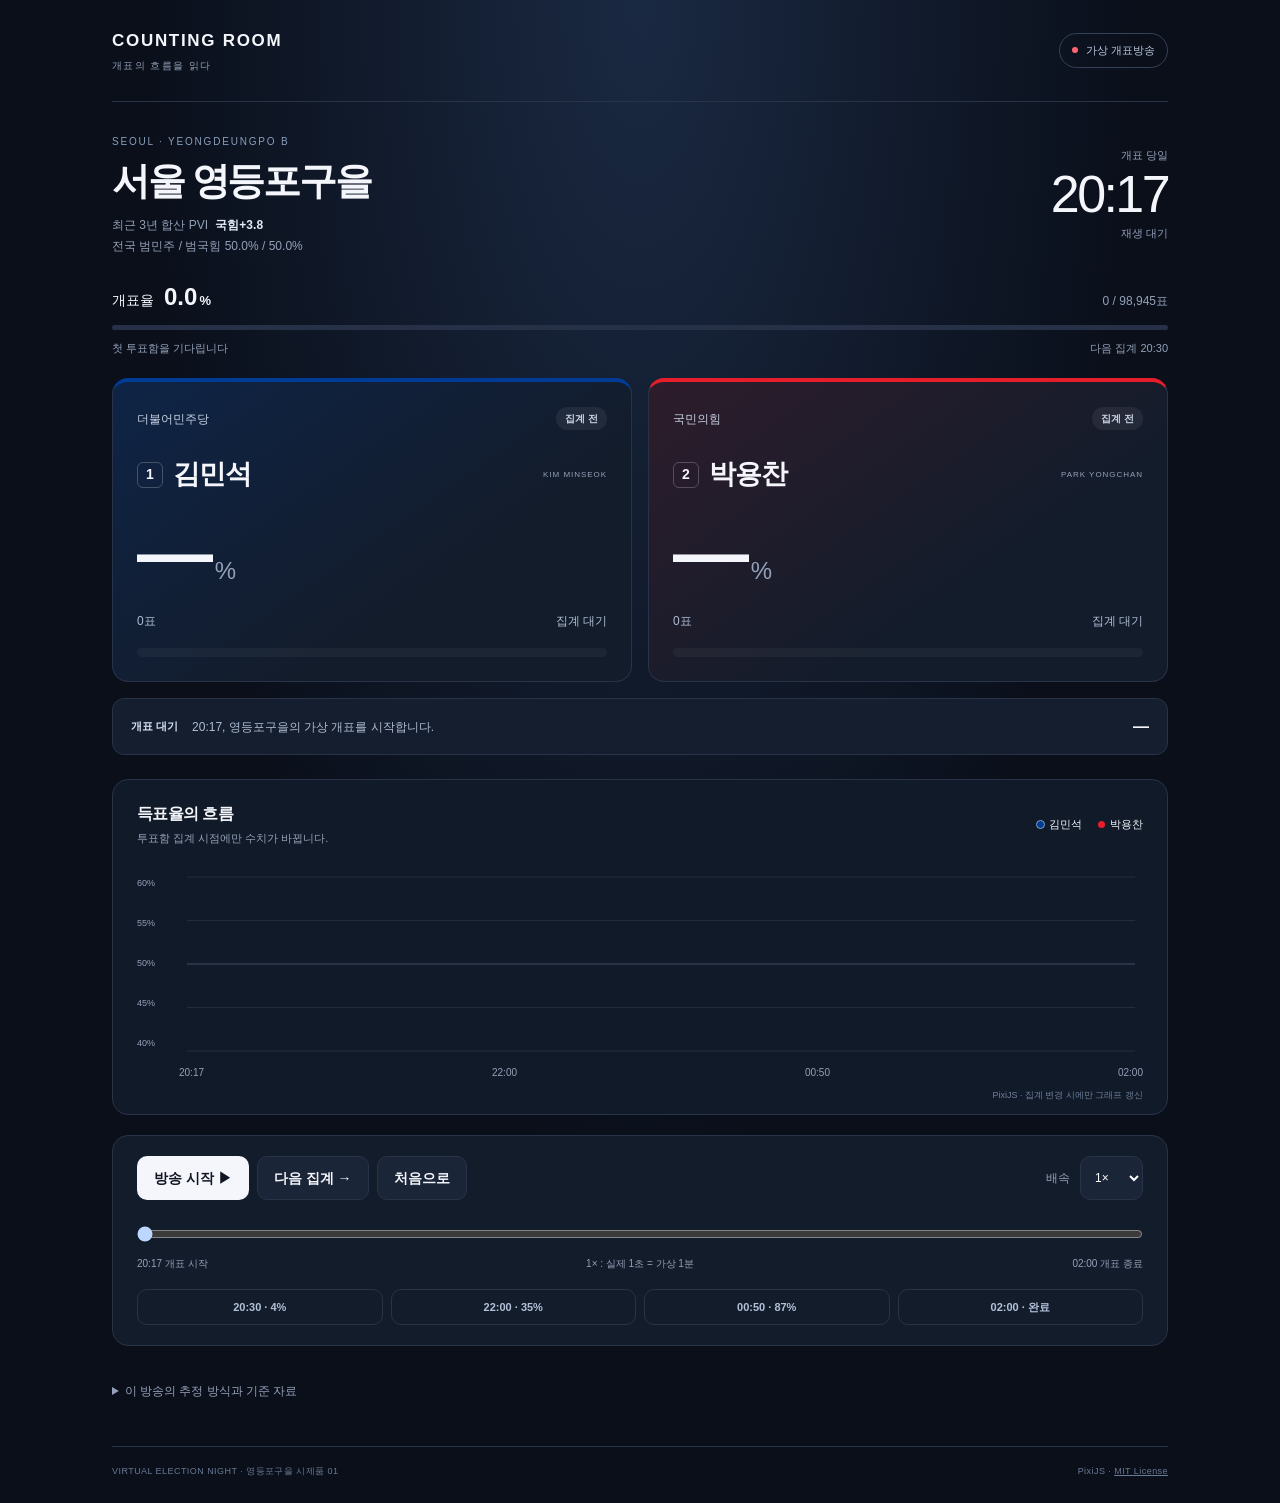
==== broadcast/index.html @ 59136686 "Add files via upload" ====
<!doctype html>
<html lang="ko"><head><meta charset="utf-8"><meta name="viewport" content="width=device-width,initial-scale=1"><meta name="theme-color" content="#101522"><title>영등포을 · 가상 개표방송</title><link rel="stylesheet" href="style.css"></head>
<body><main class="shell">
<header class="masthead"><a class="brand" href="#">COUNTING ROOM<span>개표의 흐름을 읽다</span></a><div class="broadcast-badge"><i></i>가상 개표방송</div></header>
<section class="intro"><div><div class="eyebrow">SEOUL · YEONGDEUNGPO B</div><h1>서울 영등포구을</h1><p>최근 3년 합산 PVI <b>국힘+3.8</b><span>전국 범민주 / 범국힘 50.0% / 50.0%</span></p></div><div class="clock"><span id="day">개표 당일</span><strong id="clock">20:17</strong><small id="clockStatus">재생 대기</small></div></section>
<section class="count-progress" aria-label="개표 진행"><div><span>개표율</span><strong id="countPct">0.0<small>%</small></strong><span id="counted">0 / 98,945표</span></div><div class="progress-track"><i id="progressFill"></i></div><div class="progress-meta"><span id="lastBatch">첫 투표함을 기다립니다</span><span id="nextBatch">다음 집계 20:30</span></div></section>
<section class="candidates" aria-label="후보별 가상 개표 결과">
<article class="candidate dem" id="demCard"><div class="candidate-top"><span>더불어민주당</span><b id="demRank">집계 전</b></div><div class="candidate-name"><span class="ballot">1</span><h2>김민석</h2><span class="name-en">KIM MINSEOK</span></div><div class="vote-main"><strong id="demPct">—</strong><span>%</span></div><div class="vote-line"><span id="demVotes">0표</span><span id="demChange">집계 대기</span></div><div class="candidate-track"><i id="demBar"></i></div></article>
<article class="candidate ppp" id="pppCard"><div class="candidate-top"><span>국민의힘</span><b id="pppRank">집계 전</b></div><div class="candidate-name"><span class="ballot">2</span><h2>박용찬</h2><span class="name-en">PARK YONGCHAN</span></div><div class="vote-main"><strong id="pppPct">—</strong><span>%</span></div><div class="vote-line"><span id="pppVotes">0표</span><span id="pppChange">집계 대기</span></div><div class="candidate-track"><i id="pppBar"></i></div></article>
</section>
<div class="newsline" role="status"><b id="newsTag">개표 대기</b><span id="news">20:17, 영등포구을의 가상 개표를 시작합니다.</span><strong id="gap">—</strong></div>
<section class="chart-panel"><div class="chart-heading"><div><h2>득표율의 흐름</h2><p>투표함 집계 시점에만 수치가 바뀝니다.</p></div><div class="legend"><span class="blue">김민석</span><span class="red">박용찬</span></div></div><div class="chart-wrap"><div class="y-labels"><span>60%</span><span>55%</span><span>50%</span><span>45%</span><span>40%</span></div><div id="trend" aria-label="후보별 누적 득표율 추이 그래프" role="img"></div></div><div class="x-labels"><span>20:17</span><span>22:00</span><span>00:50</span><span>02:00</span></div><p id="rendererStatus" class="renderer-status">그래픽 준비 중</p></section>
<section class="playback" aria-label="방송 재생 제어"><div class="playback-top"><button class="primary" id="play">방송 시작 ▶</button><button id="next">다음 집계 →</button><button id="reset">처음으로</button><label>배속<select id="speed"><option value="1">1×</option><option value="2">2×</option><option value="4">4×</option><option value="10">10×</option></select></label></div><input id="scrub" aria-label="가상 개표 시간" type="range" min="0" max="343" step="1" value="0"><div class="playback-meta"><span>20:17 개표 시작</span><span>1× : 실제 1초 = 가상 1분</span><span>02:00 개표 종료</span></div><div class="jump-buttons" aria-label="기준 시각으로 이동"><button data-minute="13">20:30 · 4%</button><button data-minute="103">22:00 · 35%</button><button data-minute="273">00:50 · 87%</button><button data-minute="343">02:00 · 완료</button></div></section>
<details class="method"><summary>이 방송의 추정 방식과 기준 자료</summary><div class="method-body"><strong>실제 방송 기록을 참고한 가상 시나리오입니다.</strong><p>2024년 후보명을 사용합니다. 최종 결과는 전국 양 진영 50:50, 합산 PVI 국힘+3.8을 적용한 민주 46.2% / 국힘 53.8%입니다. 실제 선거 결과나 현재 후보 등록 현황을 뜻하지 않습니다.</p><div class="table-scroll"><table><thead><tr><th>시각</th><th>개표율</th><th>사용자가 확인한 과거 수치</th><th>가상 방송 기준</th></tr></thead><tbody><tr><td>20:30경</td><td>4%</td><td>박용찬 50.4%</td><td>박용찬 54.4%</td></tr><tr><td>22:00경</td><td>35%</td><td>김민석 54.7%</td><td>김민석 50.7%</td></tr><tr><td>00:50경</td><td>87%</td><td>박용찬 50.4%</td><td>박용찬 54.4%</td></tr><tr><td>02:00경</td><td>100%</td><td>김민석 50.2%</td><td>김민석 46.2%</td></tr></tbody></table></div><p>관측값은 사용자가 제공한 근사치입니다. 과거 최종 민주 50.2%와 이번 목표 46.2%의 차이인 −4.0%p를 각 관측점에 적용했습니다. 과거의 기타 후보 득표는 별도로 복원하지 않고 양자 구도로 단순화했습니다.</p><p>중간 집계는 실제 자료가 아닌 누적표 보간 추정입니다. 집계 간격은 기준 시각에 맞춘 13~16분이며, 그 사이에는 개표율과 득표수를 유지합니다. 총 98,945표는 기존 2024 지역구 자료의 규모를 차용한 가상 유효표수입니다. 표 수는 정수로 계산하며 반올림으로 미세한 오차가 생길 수 있습니다.</p><p>‘당선 확정’은 이 시나리오에서 남은 모든 표를 2위 후보에게 주어도 역전할 수 없을 때만 표시합니다. 다른 탭으로 이동하면 자동 일시정지됩니다.</p></div></details>
<footer>VIRTUAL ELECTION NIGHT · 영등포구을 시제품 01 <span>PixiJS · <a href="vendor/PIXI-LICENSE.txt">MIT License</a></span></footer>
</main><script src="vendor/pixi-8.22.0.min.js"></script><script src="model.js"></script><script src="app.js"></script></body></html>
---- broadcast/style.css ----
:root{color-scheme:dark;--bg:#0a0f1a;--panel:#131c2b;--text:#f4f6fb;--muted:#94a1b8;--line:#283347;--blue:#003b96;--red:#e61e2b}*{box-sizing:border-box}body{margin:0;background:radial-gradient(ellipse at 50% 0,#1a2942 0,transparent 55%),var(--bg);color:var(--text);font:14px/1.5 -apple-system,BlinkMacSystemFont,"Segoe UI","맑은 고딕",sans-serif}button,input,select{font:inherit}button,select{cursor:pointer}button:focus-visible,input:focus-visible,select:focus-visible,a:focus-visible,summary:focus-visible{outline:3px solid #88bcff;outline-offset:4px}button{border:1px solid var(--line);border-radius:10px;background:#1a2538;color:var(--text);min-height:44px;padding:10px 16px;font-weight:600}button:hover{background:#25334b}button:disabled{opacity:.4;cursor:default}button.primary{background:#f4f6fb;color:#101522;border-color:transparent}a{color:inherit}.shell{max-width:1120px;margin:auto;padding:28px 32px 24px}.masthead{display:flex;justify-content:space-between;align-items:center;padding-bottom:28px;border-bottom:1px solid var(--line);gap:16px}.brand{text-decoration:none;font-size:17px;font-weight:800;letter-spacing:.1em}.brand span{display:block;color:var(--muted);font-size:10px;letter-spacing:.14em;margin-top:4px;font-weight:400}.broadcast-badge{display:flex;align-items:center;gap:8px;color:#bac8df;font-size:11px;border:1px solid #344158;border-radius:999px;padding:8px 12px;white-space:nowrap}.broadcast-badge i{width:6px;height:6px;background:#ff6570;border-radius:50%}.intro{display:flex;justify-content:space-between;align-items:center;gap:20px;padding:32px 0 24px}.eyebrow{font-size:10px;letter-spacing:.18em;color:#8a9fbd}h1{font-size:38px;letter-spacing:-.06em;line-height:1.3;margin:8px 0 10px}.intro p{font-size:12px;color:var(--muted);margin:0}.intro p b{color:#e2e9f7;margin-left:4px}.intro p span{display:block;margin-top:3px}.clock{text-align:right;min-width:150px}.clock span,.clock small{display:block;font-size:11px;color:var(--muted)}.clock strong{font-size:52px;line-height:1.2;font-weight:300;letter-spacing:-.05em;font-variant-numeric:tabular-nums}.count-progress{margin-bottom:22px}.count-progress>div:first-child{display:flex;align-items:baseline;gap:10px}.count-progress strong{font-size:24px;font-variant-numeric:tabular-nums}.count-progress small{font-size:13px;margin-left:2px}.count-progress #counted{margin-left:auto;color:var(--muted);font-size:12px;font-variant-numeric:tabular-nums}.progress-track{height:5px;background:#263148;border-radius:6px;overflow:hidden;margin:10px 0}.progress-track i{display:block;height:100%;width:0;background:#d3e5ff;transition:width .4s ease}.progress-meta{display:flex;justify-content:space-between;gap:8px;font-size:11px;color:var(--muted)}.candidates{display:grid;grid-template-columns:1fr 1fr;gap:16px}.candidate{padding:24px;border:1px solid var(--line);border-top:4px solid var(--party);border-radius:16px;background:linear-gradient(145deg,var(--tint),transparent 65%),var(--panel);position:relative;overflow:hidden;transition:border-color .25s}.candidate.dem{--party:#003b96;--tint:#003b9640}.candidate.ppp{--party:#e61e2b;--tint:#e61e2b20}.candidate.leading{border-left-color:var(--party);border-right-color:var(--party);border-bottom-color:var(--party)}.candidate-top{display:flex;align-items:center;justify-content:space-between;font-size:12px;min-height:25px;color:#c7d2e3}.candidate-top b{font-size:10px;padding:4px 9px;border-radius:99px;background:#ffffff10;color:#c8d4e5}.candidate.leading .candidate-top b{background:var(--party);color:white}.candidate-name{display:flex;align-items:center;gap:10px;margin-top:23px}.ballot{font-size:14px;font-weight:700;width:26px;height:26px;border:1px solid #ffffff38;border-radius:6px;display:grid;place-items:center}h2{margin:0;font-size:27px;font-weight:650;letter-spacing:-.04em}.name-en{margin-left:auto;align-self:center;font-size:8px;letter-spacing:.12em;color:var(--muted)}.vote-main{display:flex;align-items:baseline;gap:6px;margin-top:12px;line-height:1.2}.vote-main strong{font-size:76px;letter-spacing:-.055em;font-variant-numeric:tabular-nums;font-weight:650}.vote-main>span{font-size:24px;color:var(--muted)}.vote-line{display:flex;justify-content:space-between;gap:8px;color:#aebdd3;font-size:12px;margin-top:14px;font-variant-numeric:tabular-nums}.candidate-track{height:9px;background:#ffffff0a;border-radius:5px;margin-top:18px;overflow:hidden}.candidate-track i{display:block;height:100%;width:100%;transform:scaleX(0);transform-origin:left;background:var(--party);transition:transform .4s ease}.newsline{display:flex;align-items:center;gap:14px;margin:16px 0 24px;border:1px solid var(--line);border-radius:12px;background:#141e2e;padding:14px 18px;min-height:57px}.newsline b{font-size:11px;white-space:nowrap;color:#d7e4fa}.newsline>span{font-size:12px;color:#aebdd3}.newsline strong{margin-left:auto;white-space:nowrap;font-size:16px;font-variant-numeric:tabular-nums}.chart-panel{background:#111a28;border:1px solid var(--line);border-radius:16px;padding:22px 24px 12px}.chart-heading{display:flex;align-items:center;justify-content:space-between;gap:12px}.chart-heading h2{font-size:16px}.chart-heading p{font-size:11px;color:var(--muted);margin:4px 0 0}.legend{display:flex;gap:16px;font-size:11px;white-space:nowrap}.legend span:before{content:"";display:inline-block;width:7px;height:7px;border-radius:50%;margin-right:5px}.legend .blue:before{background:#003b96;outline:1px solid #88a6d3}.legend .red:before{background:#e61e2b}.chart-wrap{display:flex;height:190px;margin-top:22px;gap:12px}.y-labels{display:flex;flex-direction:column;justify-content:space-between;width:30px;flex-shrink:0;font-size:9px;color:var(--muted);padding:8px 0}.chart-wrap #trend{position:relative;flex:1;min-width:0;overflow:hidden}.chart-wrap canvas{display:block;width:100%;height:100%}.x-labels{display:flex;justify-content:space-between;padding-left:42px;font-size:10px;color:var(--muted);margin-top:6px}.renderer-status{font-size:9px;color:#6f809b;margin:9px 0 0;text-align:right}.playback{margin-top:20px;border-radius:16px;border:1px solid var(--line);padding:20px 24px;background:#131c2b}.playback-top{display:flex;gap:8px;align-items:center}.playback-top label{margin-left:auto;display:flex;gap:10px;align-items:center;color:var(--muted);font-size:12px}.playback-top select{background:#1a2538;color:white;border:1px solid var(--line);padding:10px;border-radius:10px;min-height:44px}.playback>input{width:100%;accent-color:#bcd7ff;margin:22px 0 10px;min-height:24px;cursor:pointer}.playback-meta{display:flex;justify-content:space-between;gap:8px;font-size:10px;color:var(--muted)}.jump-buttons{display:flex;flex-wrap:wrap;gap:8px;margin-top:18px}.jump-buttons button{flex:1;padding:8px;font-size:11px;background:transparent;color:#b2c1d9;min-height:36px;white-space:nowrap}.method{margin-top:22px;color:var(--muted);font-size:12px}.method summary{cursor:pointer;padding:14px 0}.method-body{border-top:1px solid var(--line);padding-top:14px;line-height:1.9}.method-body strong{color:#dce6f8}.table-scroll{overflow:auto}table{border-collapse:collapse;width:100%;font-size:11px;white-space:nowrap}td,th{padding:10px;border-bottom:1px solid var(--line);text-align:left}th{color:#dce6f8}footer{display:flex;justify-content:space-between;gap:12px;font-size:9px;color:#687a96;margin-top:32px;border-top:1px solid var(--line);padding-top:18px;letter-spacing:.05em}
@media(max-width:650px){.shell{padding:20px 14px}.masthead{padding-bottom:20px}.brand{font-size:13px}.brand span{font-size:8px}.broadcast-badge{font-size:9px;padding:7px 9px}.intro{padding:24px 0 20px;gap:10px}h1{font-size:27px}.eyebrow{font-size:8px}.intro p{font-size:10px}.clock{min-width:88px}.clock strong{font-size:36px}.clock span,.clock small{font-size:9px}.candidates{gap:10px}.candidate{padding:16px 12px;border-radius:12px}.candidate-top{font-size:10px;gap:3px}.candidate-top b{font-size:9px;padding:3px 5px}.candidate-name{gap:7px;margin-top:18px}.candidate-name h2{font-size:23px}.ballot{width:21px;height:23px;font-size:12px}.name-en{display:none}.vote-main strong{font-size:clamp(40px,11vw,65px)}.vote-main>span{font-size:17px}.vote-line{font-size:10px;flex-wrap:wrap}.newsline{gap:8px;padding:12px;flex-wrap:wrap}.newsline>span{flex:1;min-width:150px;font-size:11px}.newsline strong{font-size:13px}.chart-panel{padding:18px 14px 10px}.chart-heading h2{font-size:14px}.chart-heading p{font-size:10px}.legend{gap:10px;font-size:10px}.chart-wrap{height:150px}.playback{padding:16px 12px}.playback-top{flex-wrap:wrap}.playback-top button{font-size:11px;padding:9px 11px}.playback-top label{font-size:10px;gap:4px}.playback-top select{padding:7px}.playback-meta{font-size:9px}.playback-meta span:nth-child(2){display:none}.jump-buttons{gap:5px}.jump-buttons button{font-size:10px}.count-progress #counted{font-size:10px}.progress-meta{font-size:10px}footer{flex-wrap:wrap;font-size:8px}}
@media(prefers-reduced-motion:reduce){*,*:before,*:after{transition:none!important;scroll-behavior:auto!important}}
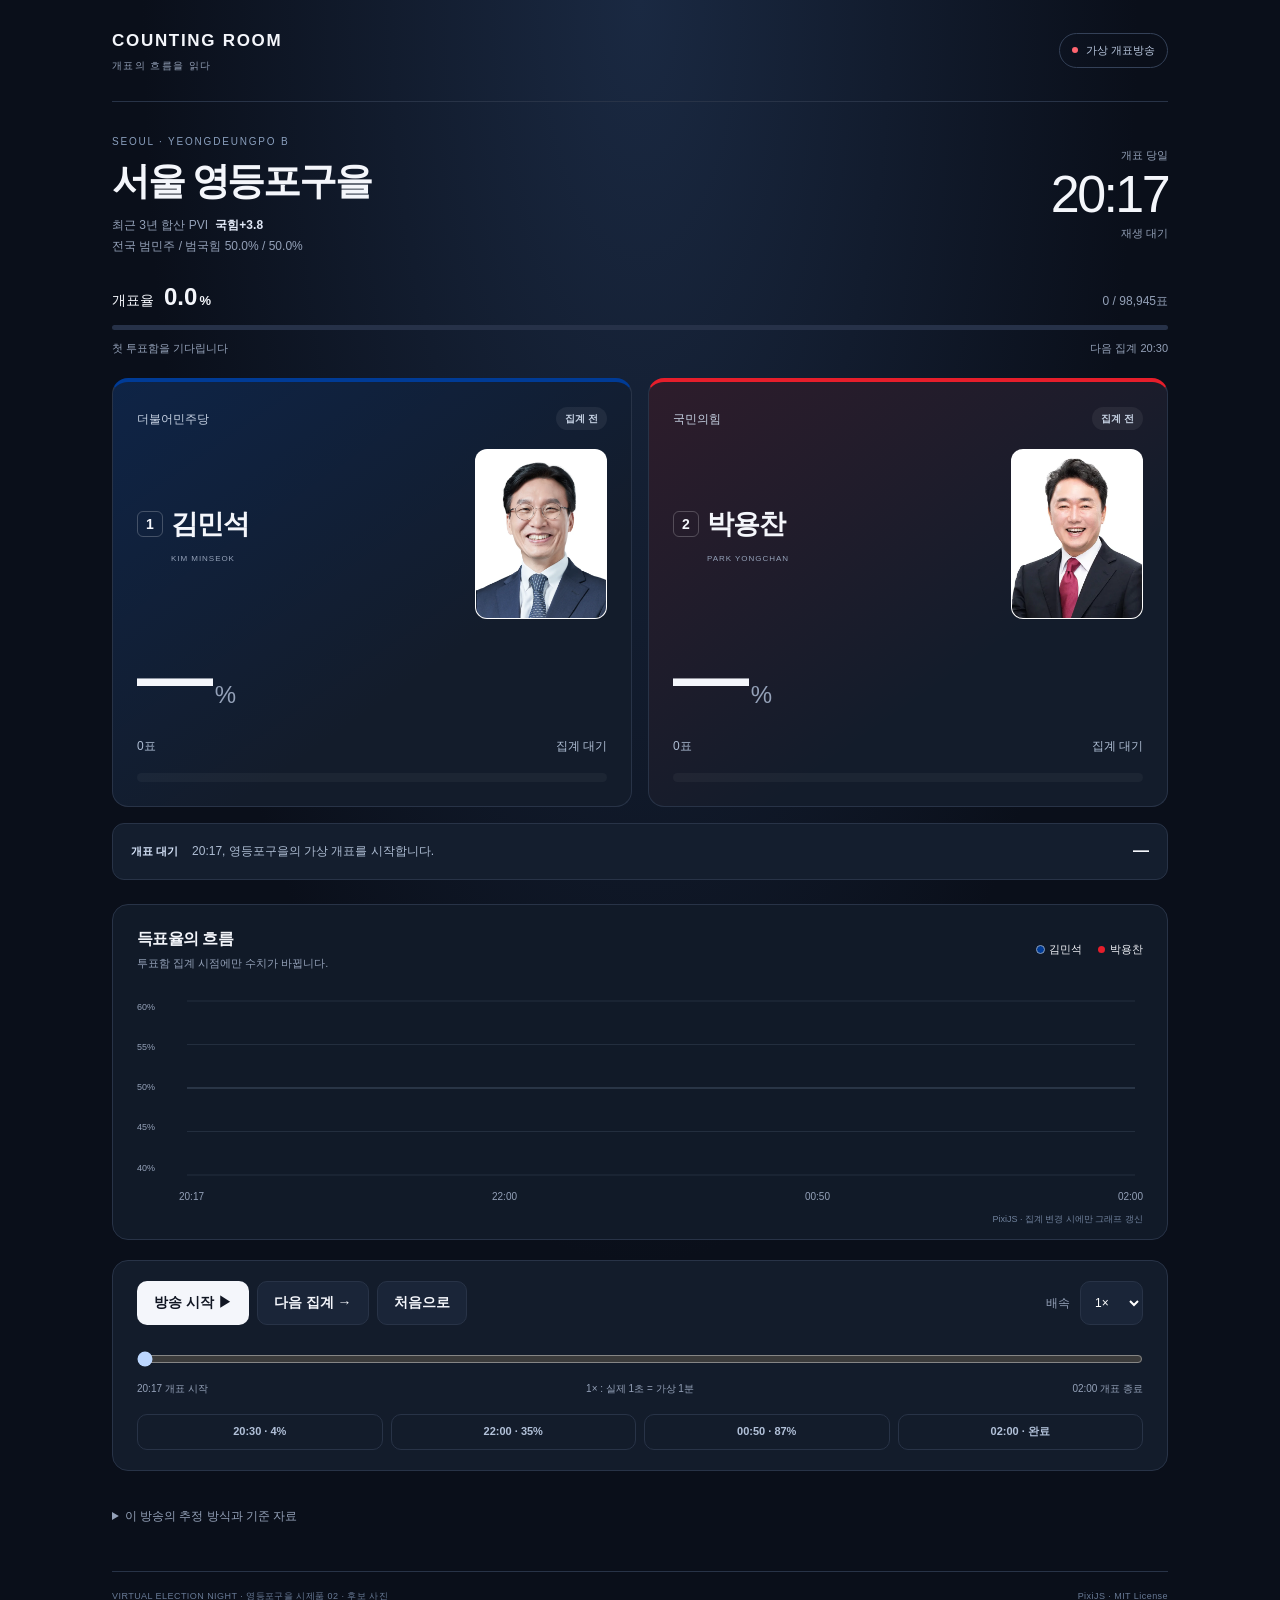
==== commit ea62477a: "Add files via upload" ====
--- a/broadcast/index.html
+++ b/broadcast/index.html
@@ -1,16 +1,16 @@
-<!doctype html>
-<html lang="ko"><head><meta charset="utf-8"><meta name="viewport" content="width=device-width,initial-scale=1"><meta name="theme-color" content="#101522"><title>영등포을 · 가상 개표방송</title><link rel="stylesheet" href="style.css"></head>
-<body><main class="shell">
-<header class="masthead"><a class="brand" href="#">COUNTING ROOM<span>개표의 흐름을 읽다</span></a><div class="broadcast-badge"><i></i>가상 개표방송</div></header>
-<section class="intro"><div><div class="eyebrow">SEOUL · YEONGDEUNGPO B</div><h1>서울 영등포구을</h1><p>최근 3년 합산 PVI <b>국힘+3.8</b><span>전국 범민주 / 범국힘 50.0% / 50.0%</span></p></div><div class="clock"><span id="day">개표 당일</span><strong id="clock">20:17</strong><small id="clockStatus">재생 대기</small></div></section>
-<section class="count-progress" aria-label="개표 진행"><div><span>개표율</span><strong id="countPct">0.0<small>%</small></strong><span id="counted">0 / 98,945표</span></div><div class="progress-track"><i id="progressFill"></i></div><div class="progress-meta"><span id="lastBatch">첫 투표함을 기다립니다</span><span id="nextBatch">다음 집계 20:30</span></div></section>
-<section class="candidates" aria-label="후보별 가상 개표 결과">
-<article class="candidate dem" id="demCard"><div class="candidate-top"><span>더불어민주당</span><b id="demRank">집계 전</b></div><div class="candidate-name"><span class="ballot">1</span><h2>김민석</h2><span class="name-en">KIM MINSEOK</span></div><div class="vote-main"><strong id="demPct">—</strong><span>%</span></div><div class="vote-line"><span id="demVotes">0표</span><span id="demChange">집계 대기</span></div><div class="candidate-track"><i id="demBar"></i></div></article>
-<article class="candidate ppp" id="pppCard"><div class="candidate-top"><span>국민의힘</span><b id="pppRank">집계 전</b></div><div class="candidate-name"><span class="ballot">2</span><h2>박용찬</h2><span class="name-en">PARK YONGCHAN</span></div><div class="vote-main"><strong id="pppPct">—</strong><span>%</span></div><div class="vote-line"><span id="pppVotes">0표</span><span id="pppChange">집계 대기</span></div><div class="candidate-track"><i id="pppBar"></i></div></article>
-</section>
-<div class="newsline" role="status"><b id="newsTag">개표 대기</b><span id="news">20:17, 영등포구을의 가상 개표를 시작합니다.</span><strong id="gap">—</strong></div>
-<section class="chart-panel"><div class="chart-heading"><div><h2>득표율의 흐름</h2><p>투표함 집계 시점에만 수치가 바뀝니다.</p></div><div class="legend"><span class="blue">김민석</span><span class="red">박용찬</span></div></div><div class="chart-wrap"><div class="y-labels"><span>60%</span><span>55%</span><span>50%</span><span>45%</span><span>40%</span></div><div id="trend" aria-label="후보별 누적 득표율 추이 그래프" role="img"></div></div><div class="x-labels"><span>20:17</span><span>22:00</span><span>00:50</span><span>02:00</span></div><p id="rendererStatus" class="renderer-status">그래픽 준비 중</p></section>
-<section class="playback" aria-label="방송 재생 제어"><div class="playback-top"><button class="primary" id="play">방송 시작 ▶</button><button id="next">다음 집계 →</button><button id="reset">처음으로</button><label>배속<select id="speed"><option value="1">1×</option><option value="2">2×</option><option value="4">4×</option><option value="10">10×</option></select></label></div><input id="scrub" aria-label="가상 개표 시간" type="range" min="0" max="343" step="1" value="0"><div class="playback-meta"><span>20:17 개표 시작</span><span>1× : 실제 1초 = 가상 1분</span><span>02:00 개표 종료</span></div><div class="jump-buttons" aria-label="기준 시각으로 이동"><button data-minute="13">20:30 · 4%</button><button data-minute="103">22:00 · 35%</button><button data-minute="273">00:50 · 87%</button><button data-minute="343">02:00 · 완료</button></div></section>
-<details class="method"><summary>이 방송의 추정 방식과 기준 자료</summary><div class="method-body"><strong>실제 방송 기록을 참고한 가상 시나리오입니다.</strong><p>2024년 후보명을 사용합니다. 최종 결과는 전국 양 진영 50:50, 합산 PVI 국힘+3.8을 적용한 민주 46.2% / 국힘 53.8%입니다. 실제 선거 결과나 현재 후보 등록 현황을 뜻하지 않습니다.</p><div class="table-scroll"><table><thead><tr><th>시각</th><th>개표율</th><th>사용자가 확인한 과거 수치</th><th>가상 방송 기준</th></tr></thead><tbody><tr><td>20:30경</td><td>4%</td><td>박용찬 50.4%</td><td>박용찬 54.4%</td></tr><tr><td>22:00경</td><td>35%</td><td>김민석 54.7%</td><td>김민석 50.7%</td></tr><tr><td>00:50경</td><td>87%</td><td>박용찬 50.4%</td><td>박용찬 54.4%</td></tr><tr><td>02:00경</td><td>100%</td><td>김민석 50.2%</td><td>김민석 46.2%</td></tr></tbody></table></div><p>관측값은 사용자가 제공한 근사치입니다. 과거 최종 민주 50.2%와 이번 목표 46.2%의 차이인 −4.0%p를 각 관측점에 적용했습니다. 과거의 기타 후보 득표는 별도로 복원하지 않고 양자 구도로 단순화했습니다.</p><p>중간 집계는 실제 자료가 아닌 누적표 보간 추정입니다. 집계 간격은 기준 시각에 맞춘 13~16분이며, 그 사이에는 개표율과 득표수를 유지합니다. 총 98,945표는 기존 2024 지역구 자료의 규모를 차용한 가상 유효표수입니다. 표 수는 정수로 계산하며 반올림으로 미세한 오차가 생길 수 있습니다.</p><p>‘당선 확정’은 이 시나리오에서 남은 모든 표를 2위 후보에게 주어도 역전할 수 없을 때만 표시합니다. 다른 탭으로 이동하면 자동 일시정지됩니다.</p></div></details>
-<footer>VIRTUAL ELECTION NIGHT · 영등포구을 시제품 01 <span>PixiJS · <a href="vendor/PIXI-LICENSE.txt">MIT License</a></span></footer>
-</main><script src="vendor/pixi-8.22.0.min.js"></script><script src="model.js"></script><script src="app.js"></script></body></html>
+<!doctype html>
+<html lang="ko"><head><meta charset="utf-8"><meta name="viewport" content="width=device-width,initial-scale=1"><meta name="theme-color" content="#101522"><title>영등포을 · 가상 개표방송</title><link rel="stylesheet" href="style.css"></head>
+<body><main class="shell">
+<header class="masthead"><a class="brand" href="#">COUNTING ROOM<span>개표의 흐름을 읽다</span></a><div class="broadcast-badge"><i></i>가상 개표방송</div></header>
+<section class="intro"><div><div class="eyebrow">SEOUL · YEONGDEUNGPO B</div><h1>서울 영등포구을</h1><p>최근 3년 합산 PVI <b>국힘+3.8</b><span>전국 범민주 / 범국힘 50.0% / 50.0%</span></p></div><div class="clock"><span id="day">개표 당일</span><strong id="clock">20:17</strong><small id="clockStatus">재생 대기</small></div></section>
+<section class="count-progress" aria-label="개표 진행"><div><span>개표율</span><strong id="countPct">0.0<small>%</small></strong><span id="counted">0 / 98,945표</span></div><div class="progress-track"><i id="progressFill"></i></div><div class="progress-meta"><span id="lastBatch">첫 투표함을 기다립니다</span><span id="nextBatch">다음 집계 20:30</span></div></section>
+<section class="candidates" aria-label="후보별 가상 개표 결과">
+<article class="candidate dem" id="demCard"><div class="candidate-top"><span>더불어민주당</span><b id="demRank">집계 전</b></div><div class="candidate-identity"><div class="candidate-name"><span class="ballot">1</span><h2>김민석</h2><span class="name-en">KIM MINSEOK</span></div><div class="portrait-frame"><img class="candidate-portrait" src="assets/kim-minseok.png" alt="김민석 후보 사진" width="1000" height="1399" decoding="async"></div></div><div class="vote-main"><strong id="demPct">—</strong><span>%</span></div><div class="vote-line"><span id="demVotes">0표</span><span id="demChange">집계 대기</span></div><div class="candidate-track"><i id="demBar"></i></div></article>
+<article class="candidate ppp" id="pppCard"><div class="candidate-top"><span>국민의힘</span><b id="pppRank">집계 전</b></div><div class="candidate-identity"><div class="candidate-name"><span class="ballot">2</span><h2>박용찬</h2><span class="name-en">PARK YONGCHAN</span></div><div class="portrait-frame"><img class="candidate-portrait" src="assets/park-yongchan.png" alt="박용찬 후보 사진" width="500" height="700" decoding="async"></div></div><div class="vote-main"><strong id="pppPct">—</strong><span>%</span></div><div class="vote-line"><span id="pppVotes">0표</span><span id="pppChange">집계 대기</span></div><div class="candidate-track"><i id="pppBar"></i></div></article>
+</section>
+<div class="newsline" role="status"><b id="newsTag">개표 대기</b><span id="news">20:17, 영등포구을의 가상 개표를 시작합니다.</span><strong id="gap">—</strong></div>
+<section class="chart-panel"><div class="chart-heading"><div><h2>득표율의 흐름</h2><p>투표함 집계 시점에만 수치가 바뀝니다.</p></div><div class="legend"><span class="blue">김민석</span><span class="red">박용찬</span></div></div><div class="chart-wrap"><div class="y-labels"><span>60%</span><span>55%</span><span>50%</span><span>45%</span><span>40%</span></div><div id="trend" aria-label="후보별 누적 득표율 추이 그래프" role="img"></div></div><div class="x-labels"><span>20:17</span><span>22:00</span><span>00:50</span><span>02:00</span></div><p id="rendererStatus" class="renderer-status">그래픽 준비 중</p></section>
+<section class="playback" aria-label="방송 재생 제어"><div class="playback-top"><button class="primary" id="play">방송 시작 ▶</button><button id="next">다음 집계 →</button><button id="reset">처음으로</button><label>배속<select id="speed"><option value="1">1×</option><option value="2">2×</option><option value="4">4×</option><option value="10">10×</option></select></label></div><input id="scrub" aria-label="가상 개표 시간" type="range" min="0" max="343" step="1" value="0"><div class="playback-meta"><span>20:17 개표 시작</span><span>1× : 실제 1초 = 가상 1분</span><span>02:00 개표 종료</span></div><div class="jump-buttons" aria-label="기준 시각으로 이동"><button data-minute="13">20:30 · 4%</button><button data-minute="103">22:00 · 35%</button><button data-minute="273">00:50 · 87%</button><button data-minute="343">02:00 · 완료</button></div></section>
+<details class="method"><summary>이 방송의 추정 방식과 기준 자료</summary><div class="method-body"><strong>실제 방송 기록을 참고한 가상 시나리오입니다.</strong><p>2024년 후보명을 사용합니다. 최종 결과는 전국 양 진영 50:50, 합산 PVI 국힘+3.8을 적용한 민주 46.2% / 국힘 53.8%입니다. 실제 선거 결과나 현재 후보 등록 현황을 뜻하지 않습니다.</p><div class="table-scroll"><table><thead><tr><th>시각</th><th>개표율</th><th>사용자가 확인한 과거 수치</th><th>가상 방송 기준</th></tr></thead><tbody><tr><td>20:30경</td><td>4%</td><td>박용찬 50.4%</td><td>박용찬 54.4%</td></tr><tr><td>22:00경</td><td>35%</td><td>김민석 54.7%</td><td>김민석 50.7%</td></tr><tr><td>00:50경</td><td>87%</td><td>박용찬 50.4%</td><td>박용찬 54.4%</td></tr><tr><td>02:00경</td><td>100%</td><td>김민석 50.2%</td><td>김민석 46.2%</td></tr></tbody></table></div><p>관측값은 사용자가 제공한 근사치입니다. 과거 최종 민주 50.2%와 이번 목표 46.2%의 차이인 −4.0%p를 각 관측점에 적용했습니다. 과거의 기타 후보 득표는 별도로 복원하지 않고 양자 구도로 단순화했습니다.</p><p>중간 집계는 실제 자료가 아닌 누적표 보간 추정입니다. 집계 간격은 기준 시각에 맞춘 13~16분이며, 그 사이에는 개표율과 득표수를 유지합니다. 총 98,945표는 기존 2024 지역구 자료의 규모를 차용한 가상 유효표수입니다. 표 수는 정수로 계산하며 반올림으로 미세한 오차가 생길 수 있습니다.</p><p>‘당선 확정’은 이 시나리오에서 남은 모든 표를 2위 후보에게 주어도 역전할 수 없을 때만 표시합니다. 다른 탭으로 이동하면 자동 일시정지됩니다.</p></div></details>
+<footer>VIRTUAL ELECTION NIGHT · 영등포구을 시제품 02 · 후보 사진 <span>PixiJS · <a href="vendor/PIXI-LICENSE.txt">MIT License</a></span></footer>
+</main><script src="vendor/pixi-8.22.0.min.js"></script><script src="model.js"></script><script src="app.js"></script></body></html>
--- a/broadcast/style.css
+++ b/broadcast/style.css
@@ -1,3 +1,12 @@
 :root{color-scheme:dark;--bg:#0a0f1a;--panel:#131c2b;--text:#f4f6fb;--muted:#94a1b8;--line:#283347;--blue:#003b96;--red:#e61e2b}*{box-sizing:border-box}body{margin:0;background:radial-gradient(ellipse at 50% 0,#1a2942 0,transparent 55%),var(--bg);color:var(--text);font:14px/1.5 -apple-system,BlinkMacSystemFont,"Segoe UI","맑은 고딕",sans-serif}button,input,select{font:inherit}button,select{cursor:pointer}button:focus-visible,input:focus-visible,select:focus-visible,a:focus-visible,summary:focus-visible{outline:3px solid #88bcff;outline-offset:4px}button{border:1px solid var(--line);border-radius:10px;background:#1a2538;color:var(--text);min-height:44px;padding:10px 16px;font-weight:600}button:hover{background:#25334b}button:disabled{opacity:.4;cursor:default}button.primary{background:#f4f6fb;color:#101522;border-color:transparent}a{color:inherit}.shell{max-width:1120px;margin:auto;padding:28px 32px 24px}.masthead{display:flex;justify-content:space-between;align-items:center;padding-bottom:28px;border-bottom:1px solid var(--line);gap:16px}.brand{text-decoration:none;font-size:17px;font-weight:800;letter-spacing:.1em}.brand span{display:block;color:var(--muted);font-size:10px;letter-spacing:.14em;margin-top:4px;font-weight:400}.broadcast-badge{display:flex;align-items:center;gap:8px;color:#bac8df;font-size:11px;border:1px solid #344158;border-radius:999px;padding:8px 12px;white-space:nowrap}.broadcast-badge i{width:6px;height:6px;background:#ff6570;border-radius:50%}.intro{display:flex;justify-content:space-between;align-items:center;gap:20px;padding:32px 0 24px}.eyebrow{font-size:10px;letter-spacing:.18em;color:#8a9fbd}h1{font-size:38px;letter-spacing:-.06em;line-height:1.3;margin:8px 0 10px}.intro p{font-size:12px;color:var(--muted);margin:0}.intro p b{color:#e2e9f7;margin-left:4px}.intro p span{display:block;margin-top:3px}.clock{text-align:right;min-width:150px}.clock span,.clock small{display:block;font-size:11px;color:var(--muted)}.clock strong{font-size:52px;line-height:1.2;font-weight:300;letter-spacing:-.05em;font-variant-numeric:tabular-nums}.count-progress{margin-bottom:22px}.count-progress>div:first-child{display:flex;align-items:baseline;gap:10px}.count-progress strong{font-size:24px;font-variant-numeric:tabular-nums}.count-progress small{font-size:13px;margin-left:2px}.count-progress #counted{margin-left:auto;color:var(--muted);font-size:12px;font-variant-numeric:tabular-nums}.progress-track{height:5px;background:#263148;border-radius:6px;overflow:hidden;margin:10px 0}.progress-track i{display:block;height:100%;width:0;background:#d3e5ff;transition:width .4s ease}.progress-meta{display:flex;justify-content:space-between;gap:8px;font-size:11px;color:var(--muted)}.candidates{display:grid;grid-template-columns:1fr 1fr;gap:16px}.candidate{padding:24px;border:1px solid var(--line);border-top:4px solid var(--party);border-radius:16px;background:linear-gradient(145deg,var(--tint),transparent 65%),var(--panel);position:relative;overflow:hidden;transition:border-color .25s}.candidate.dem{--party:#003b96;--tint:#003b9640}.candidate.ppp{--party:#e61e2b;--tint:#e61e2b20}.candidate.leading{border-left-color:var(--party);border-right-color:var(--party);border-bottom-color:var(--party)}.candidate-top{display:flex;align-items:center;justify-content:space-between;font-size:12px;min-height:25px;color:#c7d2e3}.candidate-top b{font-size:10px;padding:4px 9px;border-radius:99px;background:#ffffff10;color:#c8d4e5}.candidate.leading .candidate-top b{background:var(--party);color:white}.candidate-name{display:flex;align-items:center;gap:10px;margin-top:23px}.ballot{font-size:14px;font-weight:700;width:26px;height:26px;border:1px solid #ffffff38;border-radius:6px;display:grid;place-items:center}h2{margin:0;font-size:27px;font-weight:650;letter-spacing:-.04em}.name-en{margin-left:auto;align-self:center;font-size:8px;letter-spacing:.12em;color:var(--muted)}.vote-main{display:flex;align-items:baseline;gap:6px;margin-top:12px;line-height:1.2}.vote-main strong{font-size:76px;letter-spacing:-.055em;font-variant-numeric:tabular-nums;font-weight:650}.vote-main>span{font-size:24px;color:var(--muted)}.vote-line{display:flex;justify-content:space-between;gap:8px;color:#aebdd3;font-size:12px;margin-top:14px;font-variant-numeric:tabular-nums}.candidate-track{height:9px;background:#ffffff0a;border-radius:5px;margin-top:18px;overflow:hidden}.candidate-track i{display:block;height:100%;width:100%;transform:scaleX(0);transform-origin:left;background:var(--party);transition:transform .4s ease}.newsline{display:flex;align-items:center;gap:14px;margin:16px 0 24px;border:1px solid var(--line);border-radius:12px;background:#141e2e;padding:14px 18px;min-height:57px}.newsline b{font-size:11px;white-space:nowrap;color:#d7e4fa}.newsline>span{font-size:12px;color:#aebdd3}.newsline strong{margin-left:auto;white-space:nowrap;font-size:16px;font-variant-numeric:tabular-nums}.chart-panel{background:#111a28;border:1px solid var(--line);border-radius:16px;padding:22px 24px 12px}.chart-heading{display:flex;align-items:center;justify-content:space-between;gap:12px}.chart-heading h2{font-size:16px}.chart-heading p{font-size:11px;color:var(--muted);margin:4px 0 0}.legend{display:flex;gap:16px;font-size:11px;white-space:nowrap}.legend span:before{content:"";display:inline-block;width:7px;height:7px;border-radius:50%;margin-right:5px}.legend .blue:before{background:#003b96;outline:1px solid #88a6d3}.legend .red:before{background:#e61e2b}.chart-wrap{display:flex;height:190px;margin-top:22px;gap:12px}.y-labels{display:flex;flex-direction:column;justify-content:space-between;width:30px;flex-shrink:0;font-size:9px;color:var(--muted);padding:8px 0}.chart-wrap #trend{position:relative;flex:1;min-width:0;overflow:hidden}.chart-wrap canvas{display:block;width:100%;height:100%}.x-labels{display:flex;justify-content:space-between;padding-left:42px;font-size:10px;color:var(--muted);margin-top:6px}.renderer-status{font-size:9px;color:#6f809b;margin:9px 0 0;text-align:right}.playback{margin-top:20px;border-radius:16px;border:1px solid var(--line);padding:20px 24px;background:#131c2b}.playback-top{display:flex;gap:8px;align-items:center}.playback-top label{margin-left:auto;display:flex;gap:10px;align-items:center;color:var(--muted);font-size:12px}.playback-top select{background:#1a2538;color:white;border:1px solid var(--line);padding:10px;border-radius:10px;min-height:44px}.playback>input{width:100%;accent-color:#bcd7ff;margin:22px 0 10px;min-height:24px;cursor:pointer}.playback-meta{display:flex;justify-content:space-between;gap:8px;font-size:10px;color:var(--muted)}.jump-buttons{display:flex;flex-wrap:wrap;gap:8px;margin-top:18px}.jump-buttons button{flex:1;padding:8px;font-size:11px;background:transparent;color:#b2c1d9;min-height:36px;white-space:nowrap}.method{margin-top:22px;color:var(--muted);font-size:12px}.method summary{cursor:pointer;padding:14px 0}.method-body{border-top:1px solid var(--line);padding-top:14px;line-height:1.9}.method-body strong{color:#dce6f8}.table-scroll{overflow:auto}table{border-collapse:collapse;width:100%;font-size:11px;white-space:nowrap}td,th{padding:10px;border-bottom:1px solid var(--line);text-align:left}th{color:#dce6f8}footer{display:flex;justify-content:space-between;gap:12px;font-size:9px;color:#687a96;margin-top:32px;border-top:1px solid var(--line);padding-top:18px;letter-spacing:.05em}
 @media(max-width:650px){.shell{padding:20px 14px}.masthead{padding-bottom:20px}.brand{font-size:13px}.brand span{font-size:8px}.broadcast-badge{font-size:9px;padding:7px 9px}.intro{padding:24px 0 20px;gap:10px}h1{font-size:27px}.eyebrow{font-size:8px}.intro p{font-size:10px}.clock{min-width:88px}.clock strong{font-size:36px}.clock span,.clock small{font-size:9px}.candidates{gap:10px}.candidate{padding:16px 12px;border-radius:12px}.candidate-top{font-size:10px;gap:3px}.candidate-top b{font-size:9px;padding:3px 5px}.candidate-name{gap:7px;margin-top:18px}.candidate-name h2{font-size:23px}.ballot{width:21px;height:23px;font-size:12px}.name-en{display:none}.vote-main strong{font-size:clamp(40px,11vw,65px)}.vote-main>span{font-size:17px}.vote-line{font-size:10px;flex-wrap:wrap}.newsline{gap:8px;padding:12px;flex-wrap:wrap}.newsline>span{flex:1;min-width:150px;font-size:11px}.newsline strong{font-size:13px}.chart-panel{padding:18px 14px 10px}.chart-heading h2{font-size:14px}.chart-heading p{font-size:10px}.legend{gap:10px;font-size:10px}.chart-wrap{height:150px}.playback{padding:16px 12px}.playback-top{flex-wrap:wrap}.playback-top button{font-size:11px;padding:9px 11px}.playback-top label{font-size:10px;gap:4px}.playback-top select{padding:7px}.playback-meta{font-size:9px}.playback-meta span:nth-child(2){display:none}.jump-buttons{gap:5px}.jump-buttons button{font-size:10px}.count-progress #counted{font-size:10px}.progress-meta{font-size:10px}footer{flex-wrap:wrap;font-size:8px}}
 @media(prefers-reduced-motion:reduce){*,*:before,*:after{transition:none!important;scroll-behavior:auto!important}}
+
+/* Candidate portraits supplied by the user, displayed without altering image files. */
+.candidate-identity{display:grid;grid-template-columns:minmax(0,1fr) 132px;align-items:center;gap:14px;margin-top:18px}
+.candidate-identity .candidate-name{margin-top:0;flex-wrap:wrap;gap:8px}
+.candidate-identity .name-en{flex-basis:100%;margin:0;padding-left:34px}
+.portrait-frame{height:170px;overflow:hidden;border-radius:12px;background:#fff;border:1px solid #ffffff30}
+.candidate-portrait{display:block;width:100%;height:100%;object-fit:cover;object-position:center 22%}
+@media(max-width:800px){.candidate-identity{grid-template-columns:1fr;gap:14px}.portrait-frame{order:-1;width:100%;height:190px}.candidate-portrait{object-fit:contain}.candidate-identity .name-en{display:none}}
+@media(max-width:650px){.portrait-frame{height:175px}.candidate-portrait{object-fit:cover;object-position:center 22%}.candidate-identity{margin-top:12px;gap:12px}.candidate-identity .candidate-name{justify-content:center;gap:6px}}
